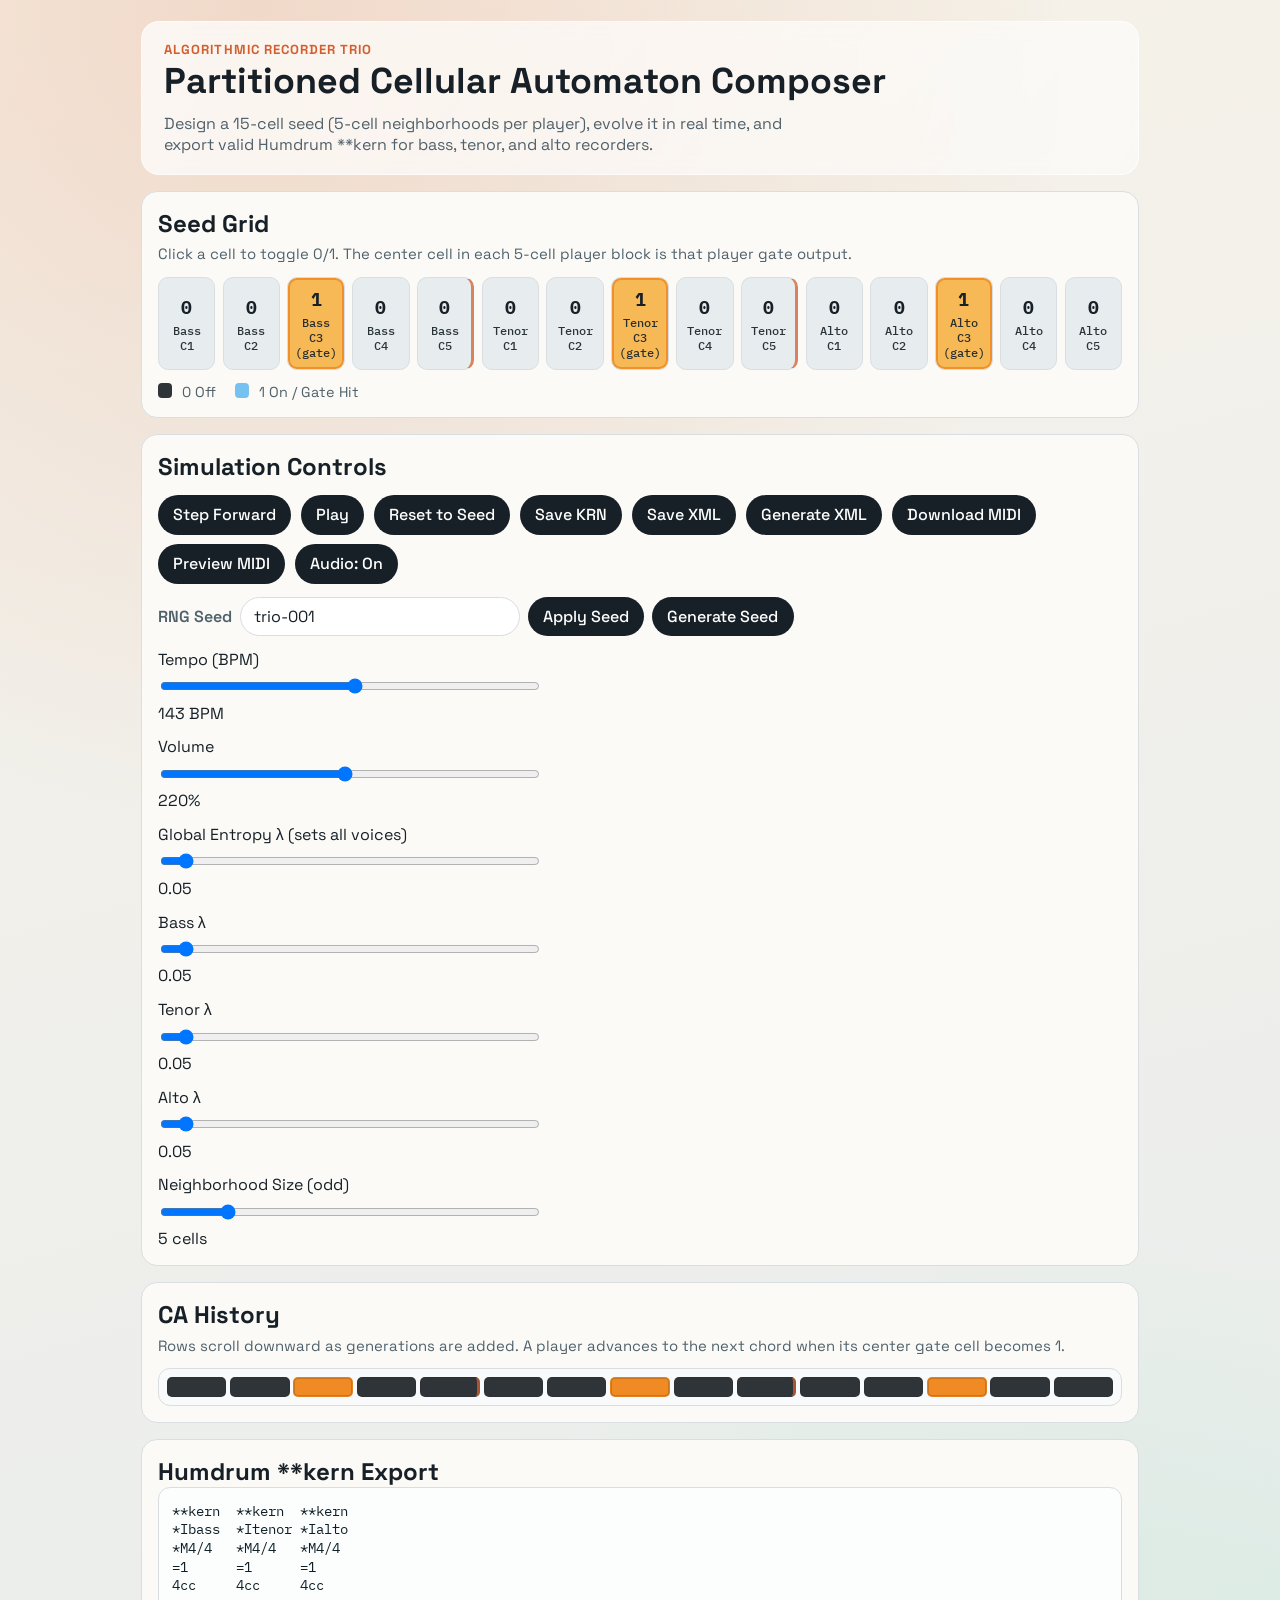
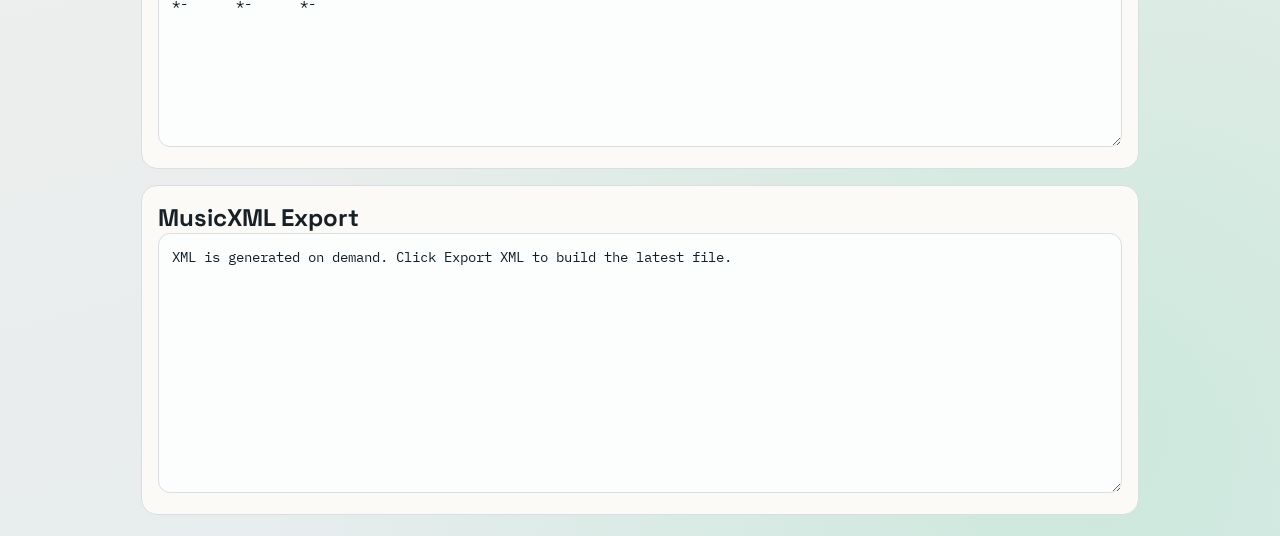
==== langton_sweep.html @ 8894ca73 "Add Langton sweep fork: initial file copies" ====
<!doctype html>
<html lang="en">
  <head>
    <meta charset="UTF-8" />
    <meta name="viewport" content="width=device-width, initial-scale=1.0" />
    <title>Recorder Trio CA Generator</title>
    <link rel="preconnect" href="https://fonts.googleapis.com" />
    <link rel="preconnect" href="https://fonts.gstatic.com" crossorigin />
    <link
      href="https://fonts.googleapis.com/css2?family=Space+Grotesk:wght@400;500;700&family=IBM+Plex+Mono:wght@400;600&display=swap"
      rel="stylesheet"
    />
    <link rel="stylesheet" href="style.css" />
  </head>
  <body>
    <main class="app-shell">
      <header class="hero">
        <p class="eyebrow">Algorithmic Recorder Trio</p>
        <h1>Partitioned Cellular Automaton Composer</h1>
        <p class="lede">
          Design a 15-cell seed (5-cell neighborhoods per player), evolve it in real time, and export valid Humdrum **kern for bass, tenor, and alto recorders.
        </p>
      </header>

      <section class="panel" aria-labelledby="seed-heading">
        <h2 id="seed-heading">Seed Grid</h2>
        <p class="helper">Click a cell to toggle 0/1. The center cell in each 5-cell player block is that player gate output.</p>
        <div id="seed-grid" class="seed-grid" role="grid" aria-label="Initial 15-cell seed"></div>
        <div class="legend">
          <div><span class="chip s0"></span> 0 Off</div>
          <div><span class="chip s1"></span> 1 On / Gate Hit</div>
        </div>
      </section>

      <section class="panel controls" aria-labelledby="controls-heading">
        <h2 id="controls-heading">Simulation Controls</h2>
        <div class="button-row">
          <button id="step-btn" type="button">Step Forward</button>
          <button id="play-btn" type="button">Play</button>
          <button id="reset-btn" type="button">Reset to Seed</button>
          <button id="kern-btn" type="button">Save KRN</button>
          <button id="xml-btn" type="button">Save XML</button>
          <button id="generate-xml-btn" type="button">Generate XML</button>
          <button id="midi-btn" type="button">Download MIDI</button>
          <button id="midi-preview-btn" type="button">Preview MIDI</button>
          <button id="audio-btn" type="button">Audio: On</button>
        </div>
        <div class="seed-controls">
          <label for="rng-seed-input">RNG Seed</label>
          <input id="rng-seed-input" type="text" value="trio-001" spellcheck="false" />
          <button id="rng-apply-btn" type="button">Apply Seed</button>
          <button id="rng-generate-btn" type="button">Generate Seed</button>
        </div>
        <label class="speed" for="speed-input">
          Tempo (BPM)
          <input id="speed-input" type="range" min="40" max="240" step="1" value="143" />
          <span id="speed-label">143 BPM</span>
        </label>
        <label class="speed" for="volume-input">
          Volume
          <input id="volume-input" type="range" min="50" max="400" step="5" value="220" />
          <span id="volume-label">220%</span>
        </label>
        <label class="speed" for="lambda-input">
          Global Entropy λ (sets all voices)
          <input id="lambda-input" type="range" min="0" max="1" step="0.01" value="0.05" />
          <span id="lambda-label">0.05</span>
        </label>
        <label class="speed" for="bass-lambda-input">
          Bass λ
          <input id="bass-lambda-input" type="range" min="0" max="1" step="0.01" value="0.05" />
          <span id="bass-lambda-label">0.05</span>
        </label>
        <label class="speed" for="tenor-lambda-input">
          Tenor λ
          <input id="tenor-lambda-input" type="range" min="0" max="1" step="0.01" value="0.05" />
          <span id="tenor-lambda-label">0.05</span>
        </label>
        <label class="speed" for="alto-lambda-input">
          Alto λ
          <input id="alto-lambda-input" type="range" min="0" max="1" step="0.01" value="0.05" />
          <span id="alto-lambda-label">0.05</span>
        </label>
        <label class="speed" for="block-size-input">
          Neighborhood Size (odd)
          <input id="block-size-input" type="range" min="3" max="15" step="2" value="5" />
          <span id="block-size-label">5 cells</span>
        </label>
      </section>

      <section class="panel" aria-labelledby="history-heading">
        <h2 id="history-heading">CA History</h2>
        <p class="helper">Rows scroll downward as generations are added. A player advances to the next chord when its center gate cell becomes 1.</p>
        <div id="history-grid" class="history-grid" aria-label="Cellular automaton history"></div>
      </section>

      <section class="panel" aria-labelledby="export-heading">
        <h2 id="export-heading">Humdrum **kern Export</h2>
        <textarea id="kern-output" readonly spellcheck="false" aria-label="Generated Humdrum kern output"></textarea>
      </section>

      <section class="panel" aria-labelledby="xml-export-heading">
        <h2 id="xml-export-heading">MusicXML Export</h2>
        <textarea id="xml-output" readonly spellcheck="false" aria-label="Generated MusicXML output"></textarea>
      </section>
    </main>

    <script src="app.js"></script>
  </body>
</html>
---- style.css ----
:root {
  --bg-top: #f7f2e8;
  --bg-bottom: #e6ecef;
  --panel: #fbfaf7;
  --ink: #172027;
  --muted: #4f616b;
  --accent: #d45f2e;
  --gate: #f08a24;
  --rest: #2f3438;
  --sustain: #75c2f0;
  --strike: #2fd16f;
  --line: #d8dee2;
}

* {
  box-sizing: border-box;
}

body {
  margin: 0;
  font-family: "Space Grotesk", sans-serif;
  color: var(--ink);
  min-height: 100vh;
  background:
    radial-gradient(circle at 20% 0%, rgba(212, 95, 46, 0.17), transparent 35%),
    radial-gradient(circle at 85% 95%, rgba(47, 209, 111, 0.15), transparent 36%),
    linear-gradient(165deg, var(--bg-top), var(--bg-bottom));
}

.app-shell {
  max-width: 1040px;
  margin: 0 auto;
  padding: 1.3rem;
  display: grid;
  gap: 1rem;
}

.hero {
  background: linear-gradient(135deg, rgba(255, 255, 255, 0.74), rgba(255, 255, 255, 0.53));
  border: 1px solid rgba(255, 255, 255, 0.6);
  border-radius: 18px;
  padding: 1.2rem 1.4rem;
  backdrop-filter: blur(8px);
}

.eyebrow {
  margin: 0;
  letter-spacing: 0.08em;
  text-transform: uppercase;
  font-size: 0.82rem;
  font-weight: 700;
  color: var(--accent);
}

h1,
h2 {
  margin: 0;
}

h1 {
  font-size: clamp(1.5rem, 2.8vw, 2.25rem);
}

.lede {
  margin: 0.6rem 0 0;
  color: var(--muted);
  max-width: 65ch;
}

.panel {
  background: var(--panel);
  border: 1px solid var(--line);
  border-radius: 16px;
  padding: 1rem;
}

.helper {
  margin: 0.35rem 0 0.85rem;
  color: var(--muted);
  font-size: 0.93rem;
}

.seed-grid {
  display: grid;
  grid-template-columns: repeat(15, minmax(50px, 1fr));
  gap: 0.45rem;
}

.seed-cell {
  border: 1px solid var(--line);
  border-radius: 10px;
  min-height: 68px;
  color: var(--ink);
  display: grid;
  place-content: center;
  gap: 0.25rem;
  cursor: pointer;
  font-family: "IBM Plex Mono", monospace;
  transition: transform 150ms ease, box-shadow 200ms ease;
  user-select: none;
}

.seed-cell:hover {
  transform: translateY(-1px);
  box-shadow: 0 6px 16px rgba(23, 32, 39, 0.11);
}

.seed-cell.block-divider {
  border-right: 3px solid rgba(212, 95, 46, 0.75);
}

.seed-cell.is-gate {
  box-shadow: inset 0 0 0 2px rgba(240, 138, 36, 0.85);
}

.seed-cell.is-gate.state-0 {
  background: #f1d4b1;
}

.seed-cell.is-gate.state-1 {
  background: #f7b955;
}

.seed-cell strong {
  font-size: 1.15rem;
  text-align: center;
}

.seed-cell small {
  font-size: 0.72rem;
  opacity: 0.9;
  text-align: center;
}

.state-0 {
  background: #e7ecef;
}

.state-1 {
  background: #d4ecfb;
}

.state-2 {
  background: #c6f6d7;
}

.legend {
  margin-top: 0.8rem;
  display: flex;
  flex-wrap: wrap;
  gap: 0.8rem 1.2rem;
  color: var(--muted);
  font-size: 0.9rem;
}

.chip {
  display: inline-block;
  width: 0.9rem;
  height: 0.9rem;
  border-radius: 0.25rem;
  vertical-align: text-top;
  margin-right: 0.35rem;
}

.chip.s0 {
  background: var(--rest);
}

.chip.s1 {
  background: var(--sustain);
}

.chip.s2 {
  background: var(--strike);
}

.controls {
  display: grid;
  gap: 0.8rem;
}

.button-row {
  display: flex;
  flex-wrap: wrap;
  gap: 0.6rem;
}

.seed-controls {
  display: flex;
  flex-wrap: wrap;
  align-items: center;
  gap: 0.5rem;
}

.seed-controls label {
  font-weight: 600;
  color: var(--muted);
}

.seed-controls input {
  width: min(280px, 100%);
  border: 1px solid var(--line);
  border-radius: 999px;
  padding: 0.5rem 0.8rem;
  font: inherit;
  background: #fff;
  color: var(--ink);
}

button {
  appearance: none;
  border: 0;
  background: var(--ink);
  color: white;
  border-radius: 999px;
  padding: 0.58rem 0.95rem;
  font: inherit;
  font-weight: 500;
  cursor: pointer;
}

button:hover {
  filter: brightness(1.08);
}

button.is-muted {
  background: #4f616b;
}

button.is-active {
  background: #d45f2e;
}

.speed {
  display: grid;
  gap: 0.4rem;
  max-width: 380px;
}

.speed input {
  width: 100%;
}

.history-grid {
  border: 1px solid var(--line);
  border-radius: 12px;
  overflow: auto;
  max-height: 340px;
  background: #f8fafb;
  padding: 0.5rem;
  display: grid;
  gap: 0.24rem;
}

.history-row {
  display: grid;
  grid-template-columns: repeat(15, minmax(24px, 1fr));
  gap: 0.24rem;
}

.history-cell {
  height: 20px;
  border-radius: 5px;
  border: 1px solid rgba(0, 0, 0, 0.06);
}

.history-cell.block-divider {
  border-right: 3px solid rgba(212, 95, 46, 0.75);
}

.history-cell.is-gate {
  box-shadow: inset 0 0 0 1px rgba(133, 74, 10, 0.35);
}

.history-cell.is-gate.s0 {
  background: var(--rest);
}

.history-cell.is-gate.s1 {
  background: var(--gate);
}

.history-cell.s0 {
  background: var(--rest);
}

.history-cell.s1 {
  background: var(--sustain);
}

.history-cell.s2 {
  background: var(--strike);
}

#kern-output,
#xml-output {
  width: 100%;
  min-height: 260px;
  resize: vertical;
  border-radius: 12px;
  border: 1px solid var(--line);
  padding: 0.85rem;
  font-family: "IBM Plex Mono", monospace;
  font-size: 0.86rem;
  line-height: 1.35;
  color: #102029;
  background: #fcfdfd;
}

@media (max-width: 840px) {
  .seed-grid {
    grid-template-columns: repeat(5, minmax(64px, 1fr));
  }

  .history-row {
    grid-template-columns: repeat(15, minmax(18px, 1fr));
  }
}
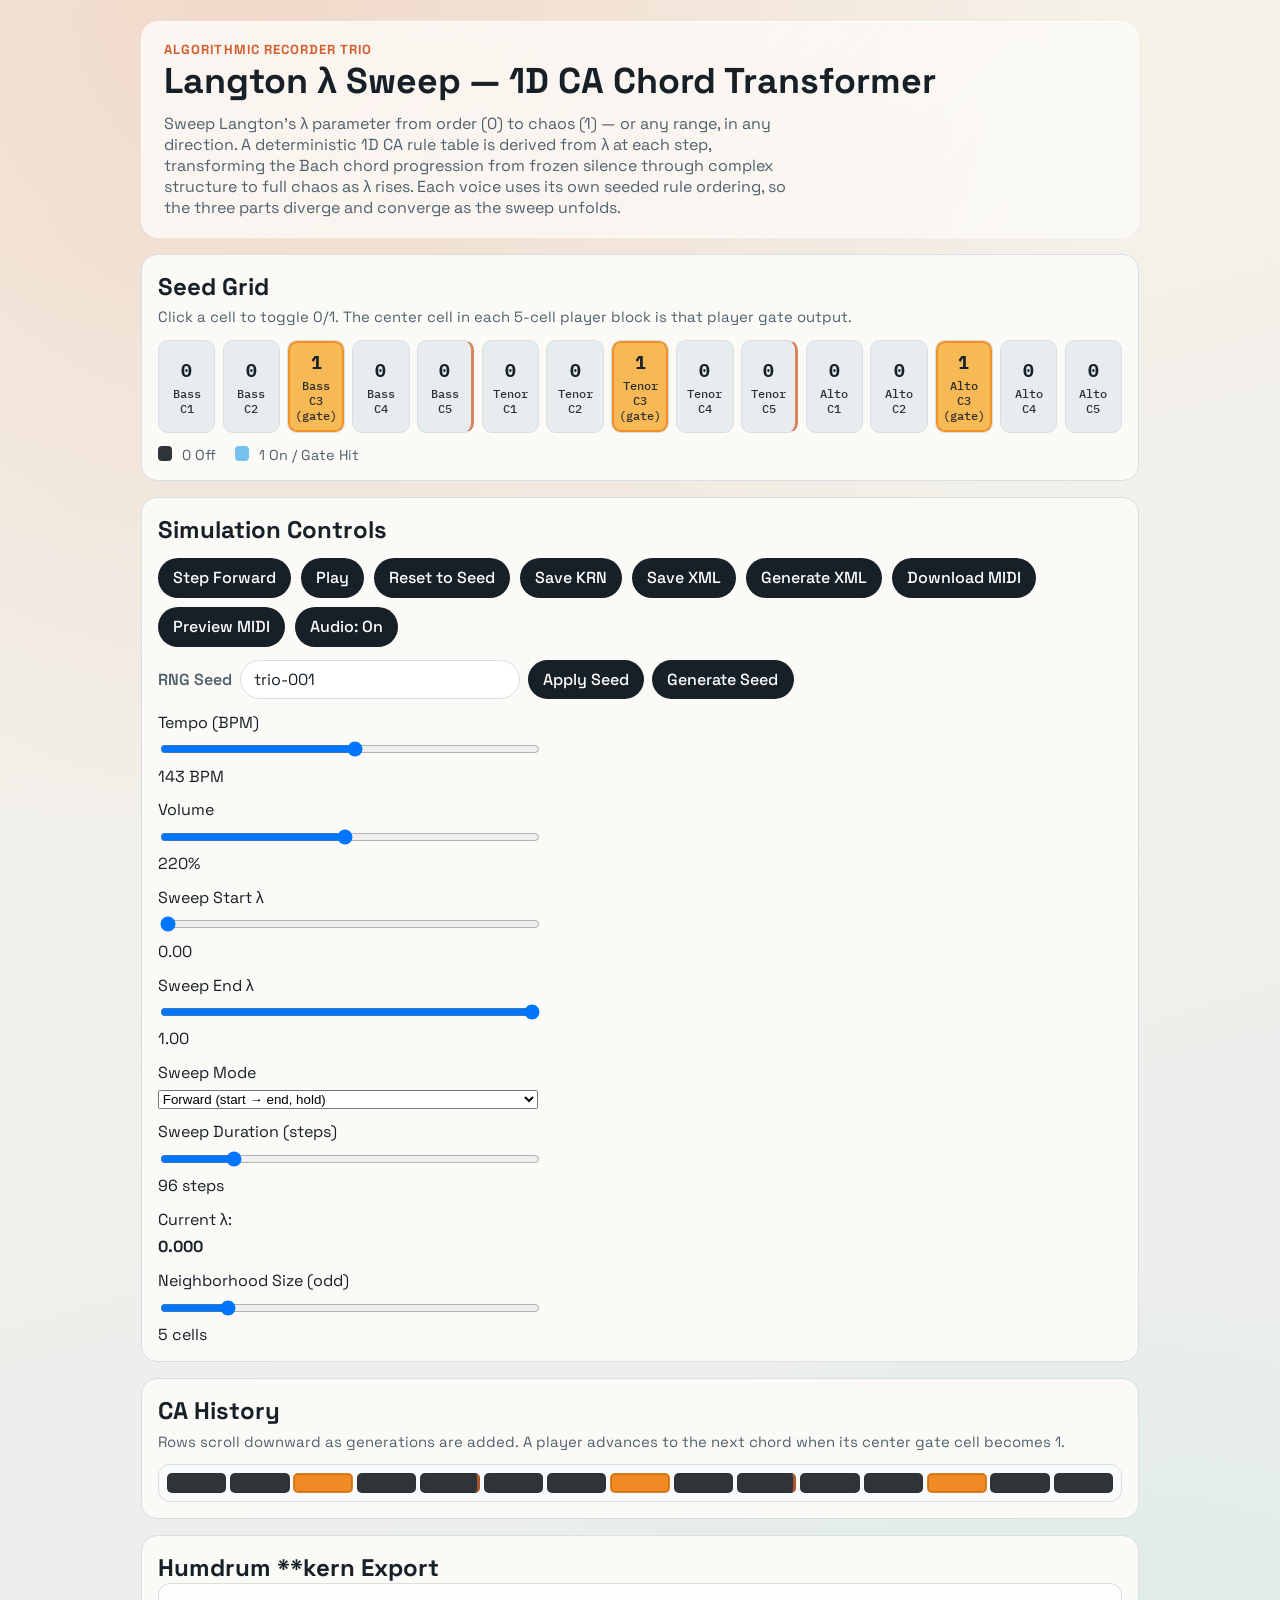
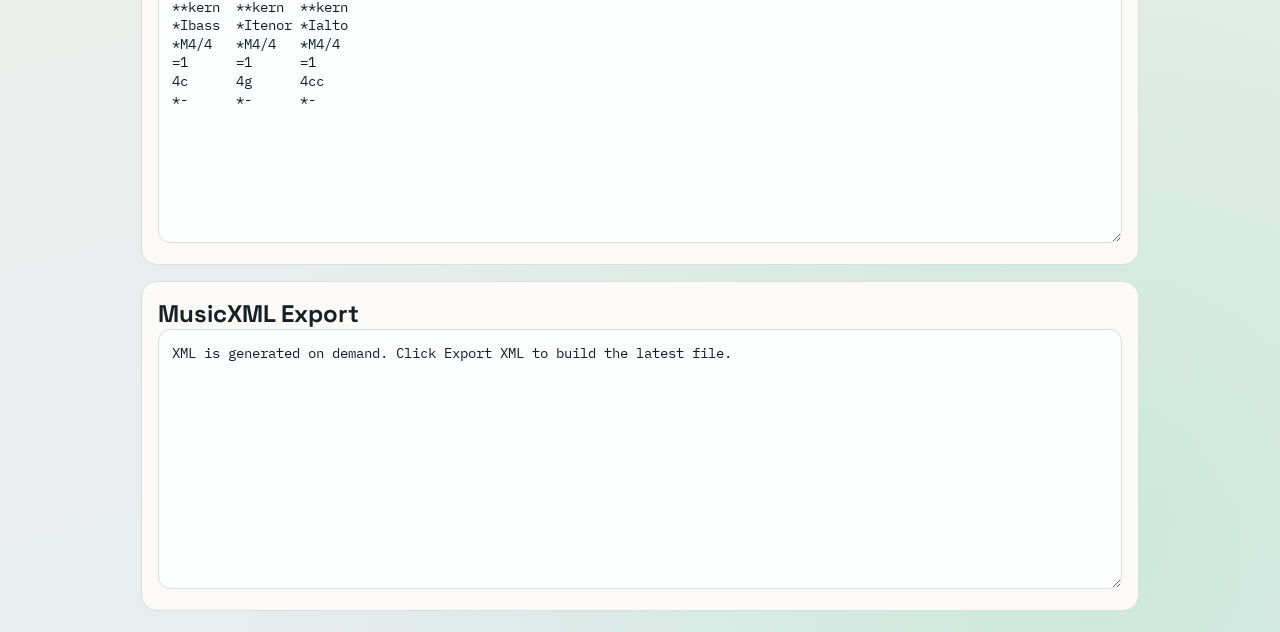
==== commit 7f0949da: "Implement Langton λ sweep: deterministic rule tables + sweep controls" ====
--- a/langton_sweep.html
+++ b/langton_sweep.html
@@ -3,7 +3,7 @@
   <head>
     <meta charset="UTF-8" />
     <meta name="viewport" content="width=device-width, initial-scale=1.0" />
-    <title>Recorder Trio CA Generator</title>
+    <title>Langton λ Sweep — Recorder Trio CA</title>
     <link rel="preconnect" href="https://fonts.googleapis.com" />
     <link rel="preconnect" href="https://fonts.gstatic.com" crossorigin />
     <link
@@ -16,9 +16,13 @@
     <main class="app-shell">
       <header class="hero">
         <p class="eyebrow">Algorithmic Recorder Trio</p>
-        <h1>Partitioned Cellular Automaton Composer</h1>
+        <h1>Langton λ Sweep — 1D CA Chord Transformer</h1>
         <p class="lede">
-          Design a 15-cell seed (5-cell neighborhoods per player), evolve it in real time, and export valid Humdrum **kern for bass, tenor, and alto recorders.
+          Sweep Langton's λ parameter from order (0) to chaos (1) — or any range, in any direction.
+          A deterministic 1D CA rule table is derived from λ at each step, transforming the Bach chord
+          progression from frozen silence through complex structure to full chaos as λ rises.
+          Each voice uses its own seeded rule ordering, so the three parts diverge and converge
+          as the sweep unfolds.
         </p>
       </header>
 
@@ -61,26 +65,33 @@
           <input id="volume-input" type="range" min="50" max="400" step="5" value="220" />
           <span id="volume-label">220%</span>
         </label>
-        <label class="speed" for="lambda-input">
-          Global Entropy λ (sets all voices)
-          <input id="lambda-input" type="range" min="0" max="1" step="0.01" value="0.05" />
-          <span id="lambda-label">0.05</span>
+        <label class="speed" for="sweep-start-input">
+          Sweep Start λ
+          <input id="sweep-start-input" type="range" min="0" max="1" step="0.01" value="0" />
+          <span id="sweep-start-label">0.00</span>
         </label>
-        <label class="speed" for="bass-lambda-input">
-          Bass λ
-          <input id="bass-lambda-input" type="range" min="0" max="1" step="0.01" value="0.05" />
-          <span id="bass-lambda-label">0.05</span>
+        <label class="speed" for="sweep-end-input">
+          Sweep End λ
+          <input id="sweep-end-input" type="range" min="0" max="1" step="0.01" value="1" />
+          <span id="sweep-end-label">1.00</span>
         </label>
-        <label class="speed" for="tenor-lambda-input">
-          Tenor λ
-          <input id="tenor-lambda-input" type="range" min="0" max="1" step="0.01" value="0.05" />
-          <span id="tenor-lambda-label">0.05</span>
+        <label class="speed" for="sweep-mode-select">
+          Sweep Mode
+          <select id="sweep-mode-select">
+            <option value="forward">Forward (start → end, hold)</option>
+            <option value="reverse">Reverse (end → start, hold)</option>
+            <option value="bounce">Bounce (start ↔ end, repeat)</option>
+            <option value="loop">Loop (start → end, reset)</option>
+          </select>
         </label>
-        <label class="speed" for="alto-lambda-input">
-          Alto λ
-          <input id="alto-lambda-input" type="range" min="0" max="1" step="0.01" value="0.05" />
-          <span id="alto-lambda-label">0.05</span>
+        <label class="speed" for="sweep-duration-input">
+          Sweep Duration (steps)
+          <input id="sweep-duration-input" type="range" min="4" max="512" step="4" value="96" />
+          <span id="sweep-duration-label">96 steps</span>
         </label>
+        <div class="speed">
+          Current λ: <strong id="current-lambda-display">0.000</strong>
+        </div>
         <label class="speed" for="block-size-input">
           Neighborhood Size (odd)
           <input id="block-size-input" type="range" min="3" max="15" step="2" value="5" />
@@ -105,6 +116,6 @@
       </section>
     </main>
 
-    <script src="app.js"></script>
+    <script src="langton_sweep.js"></script>
   </body>
 </html>
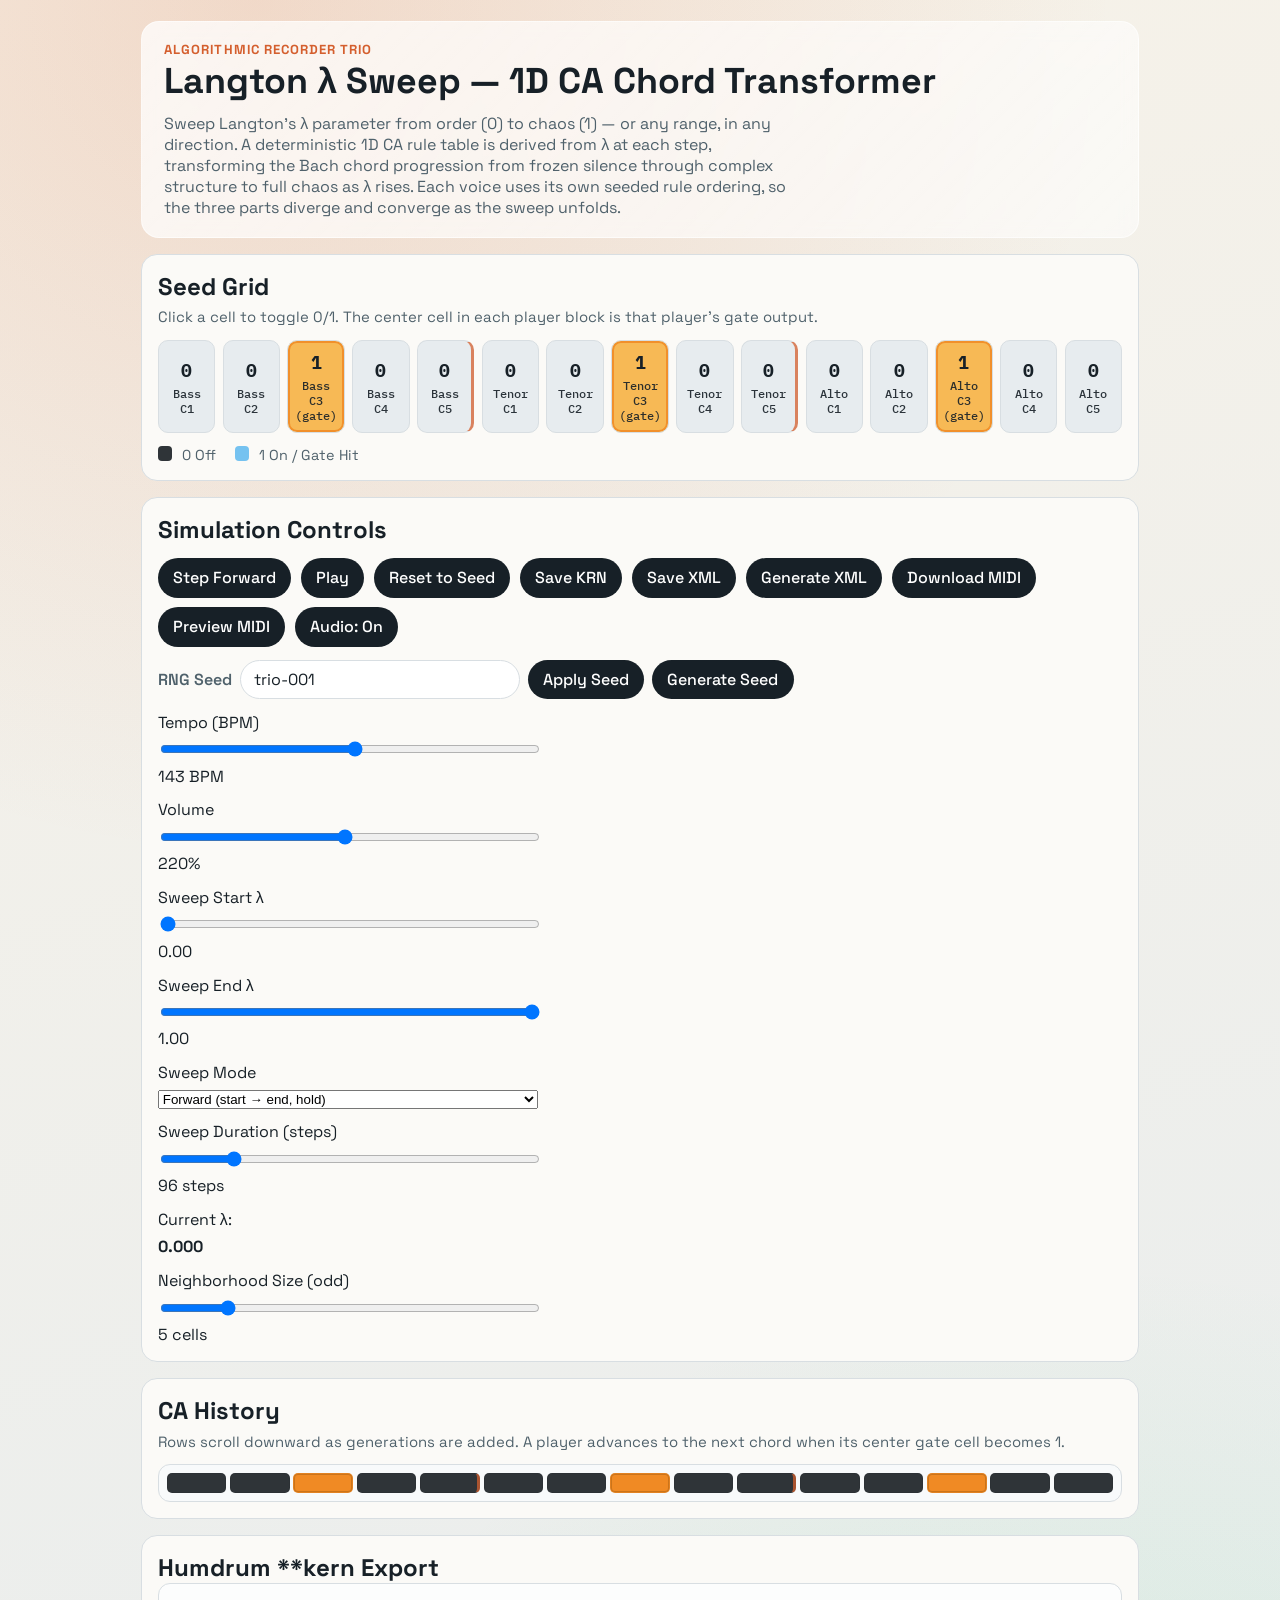
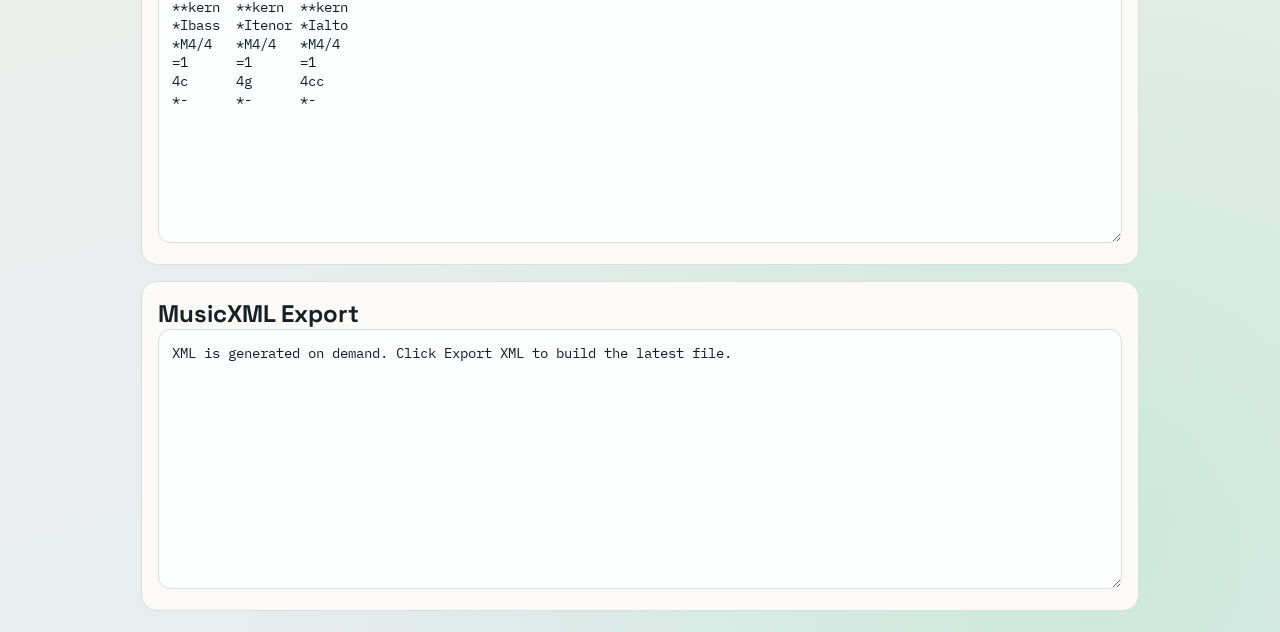
==== commit 12d73630: "Address review: fix helper text and rename kActive to activeCount" ====
--- a/langton_sweep.html
+++ b/langton_sweep.html
@@ -28,7 +28,7 @@
 
       <section class="panel" aria-labelledby="seed-heading">
         <h2 id="seed-heading">Seed Grid</h2>
-        <p class="helper">Click a cell to toggle 0/1. The center cell in each 5-cell player block is that player gate output.</p>
+        <p class="helper">Click a cell to toggle 0/1. The center cell in each player block is that player's gate output.</p>
         <div id="seed-grid" class="seed-grid" role="grid" aria-label="Initial 15-cell seed"></div>
         <div class="legend">
           <div><span class="chip s0"></span> 0 Off</div>
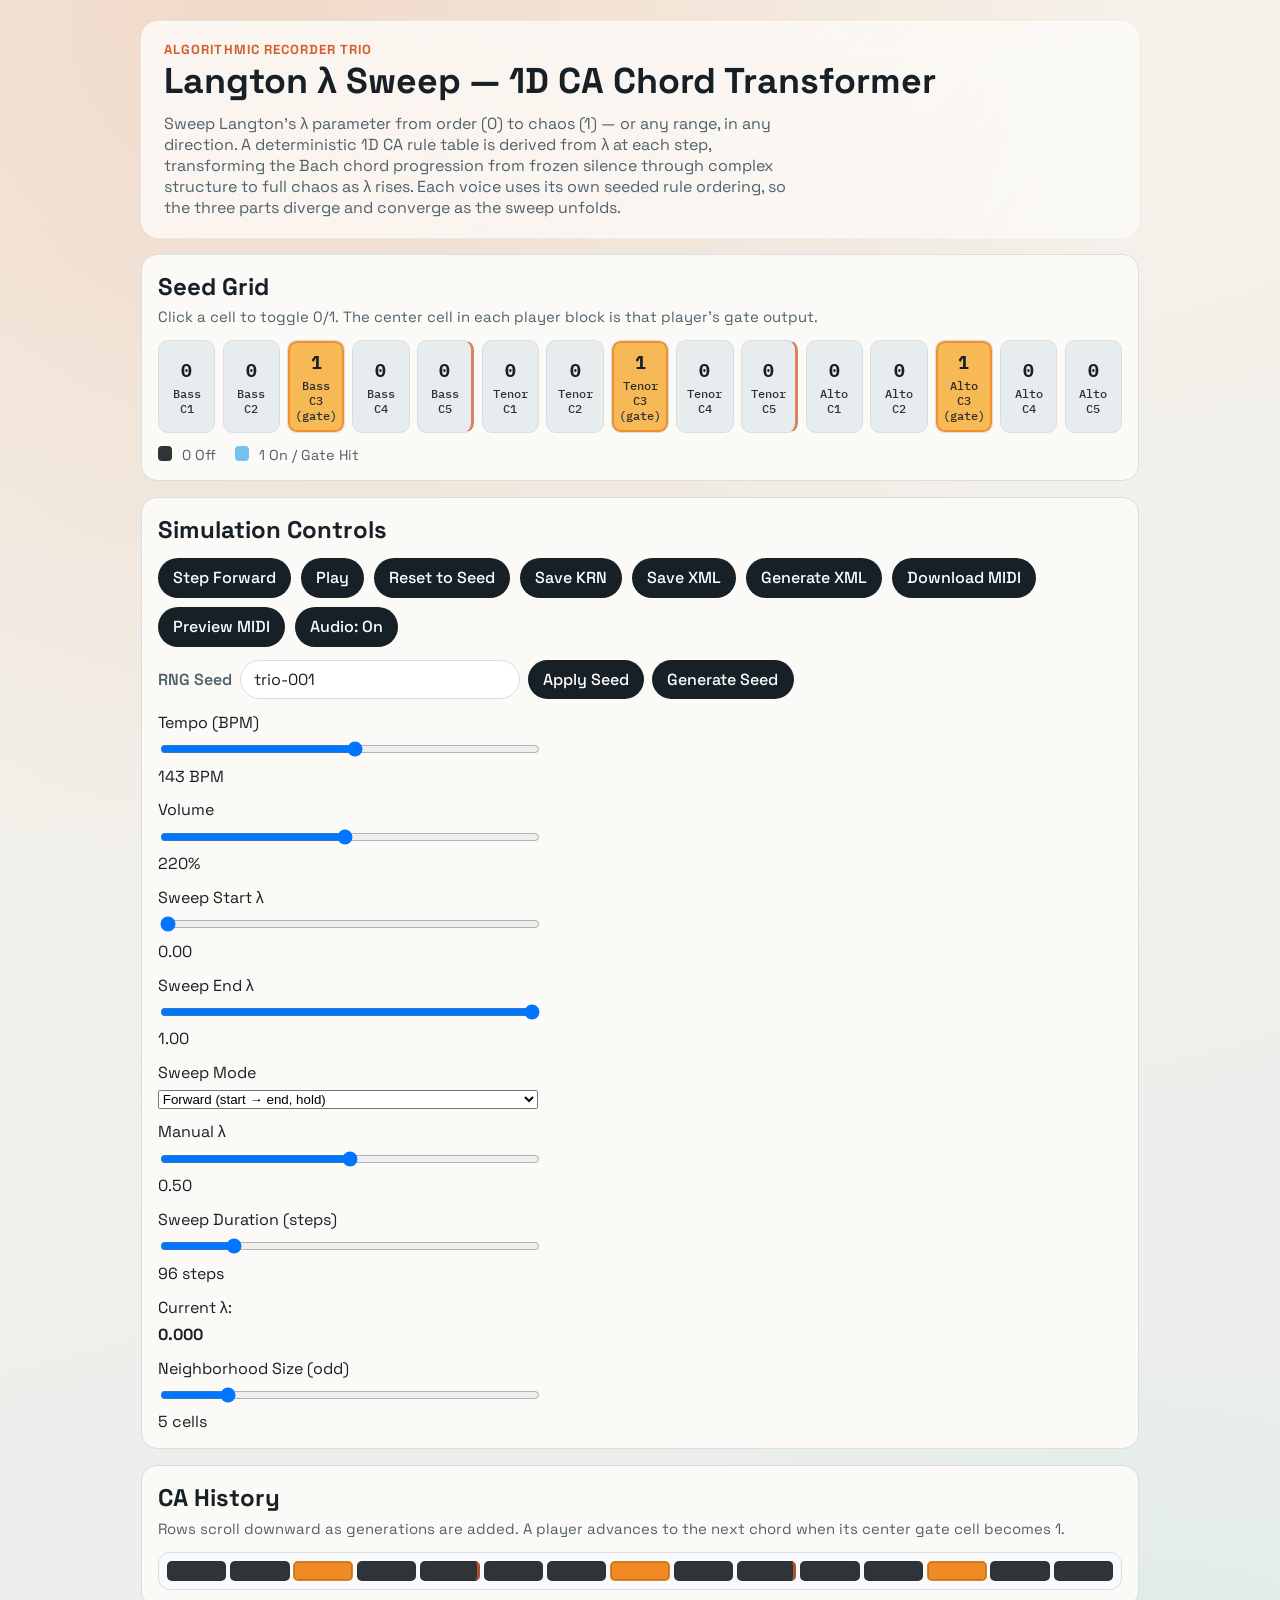
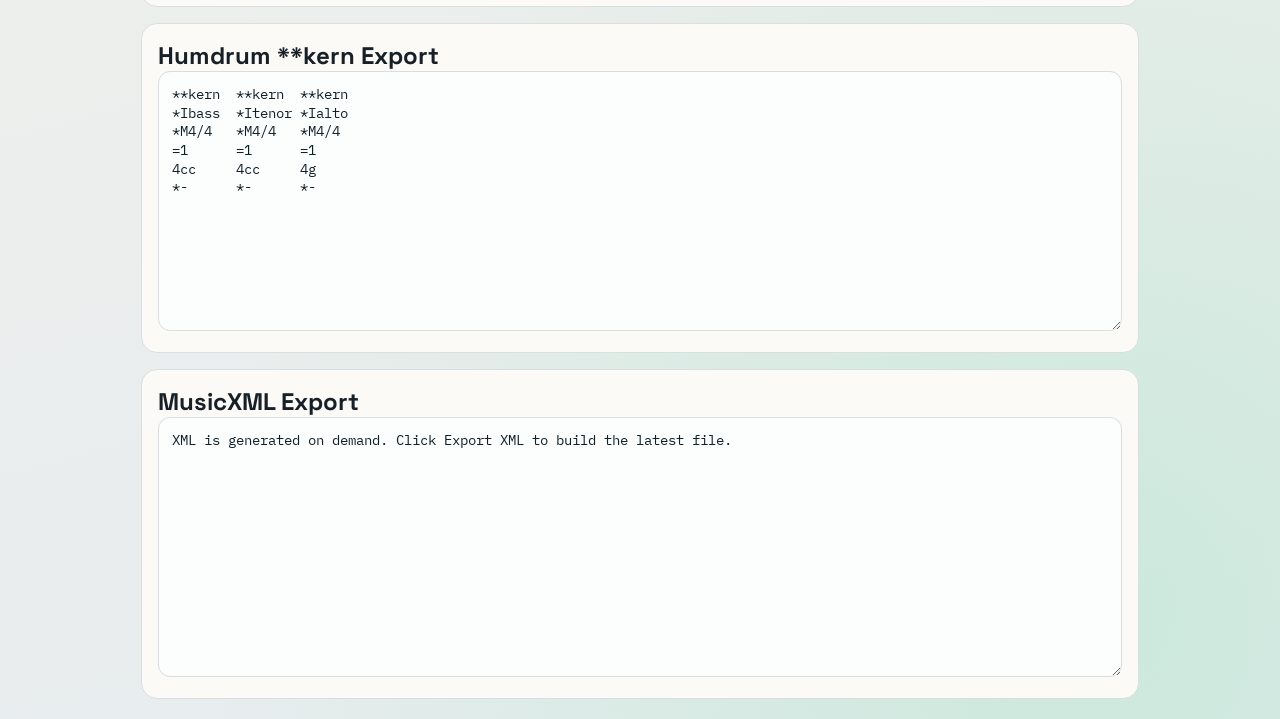
==== commit b2585be4: "Add manual λ control to Langton sweep for enhanced user interaction" ====
--- a/langton_sweep.html
+++ b/langton_sweep.html
@@ -82,7 +82,13 @@
             <option value="reverse">Reverse (end → start, hold)</option>
             <option value="bounce">Bounce (start ↔ end, repeat)</option>
             <option value="loop">Loop (start → end, reset)</option>
+            <option value="manual">Manual (fixed λ)</option>
           </select>
+        </label>
+        <label class="speed" for="manual-lambda-input">
+          Manual λ
+          <input id="manual-lambda-input" type="range" min="0" max="1" step="0.01" value="0.50" />
+          <span id="manual-lambda-label">0.50</span>
         </label>
         <label class="speed" for="sweep-duration-input">
           Sweep Duration (steps)
